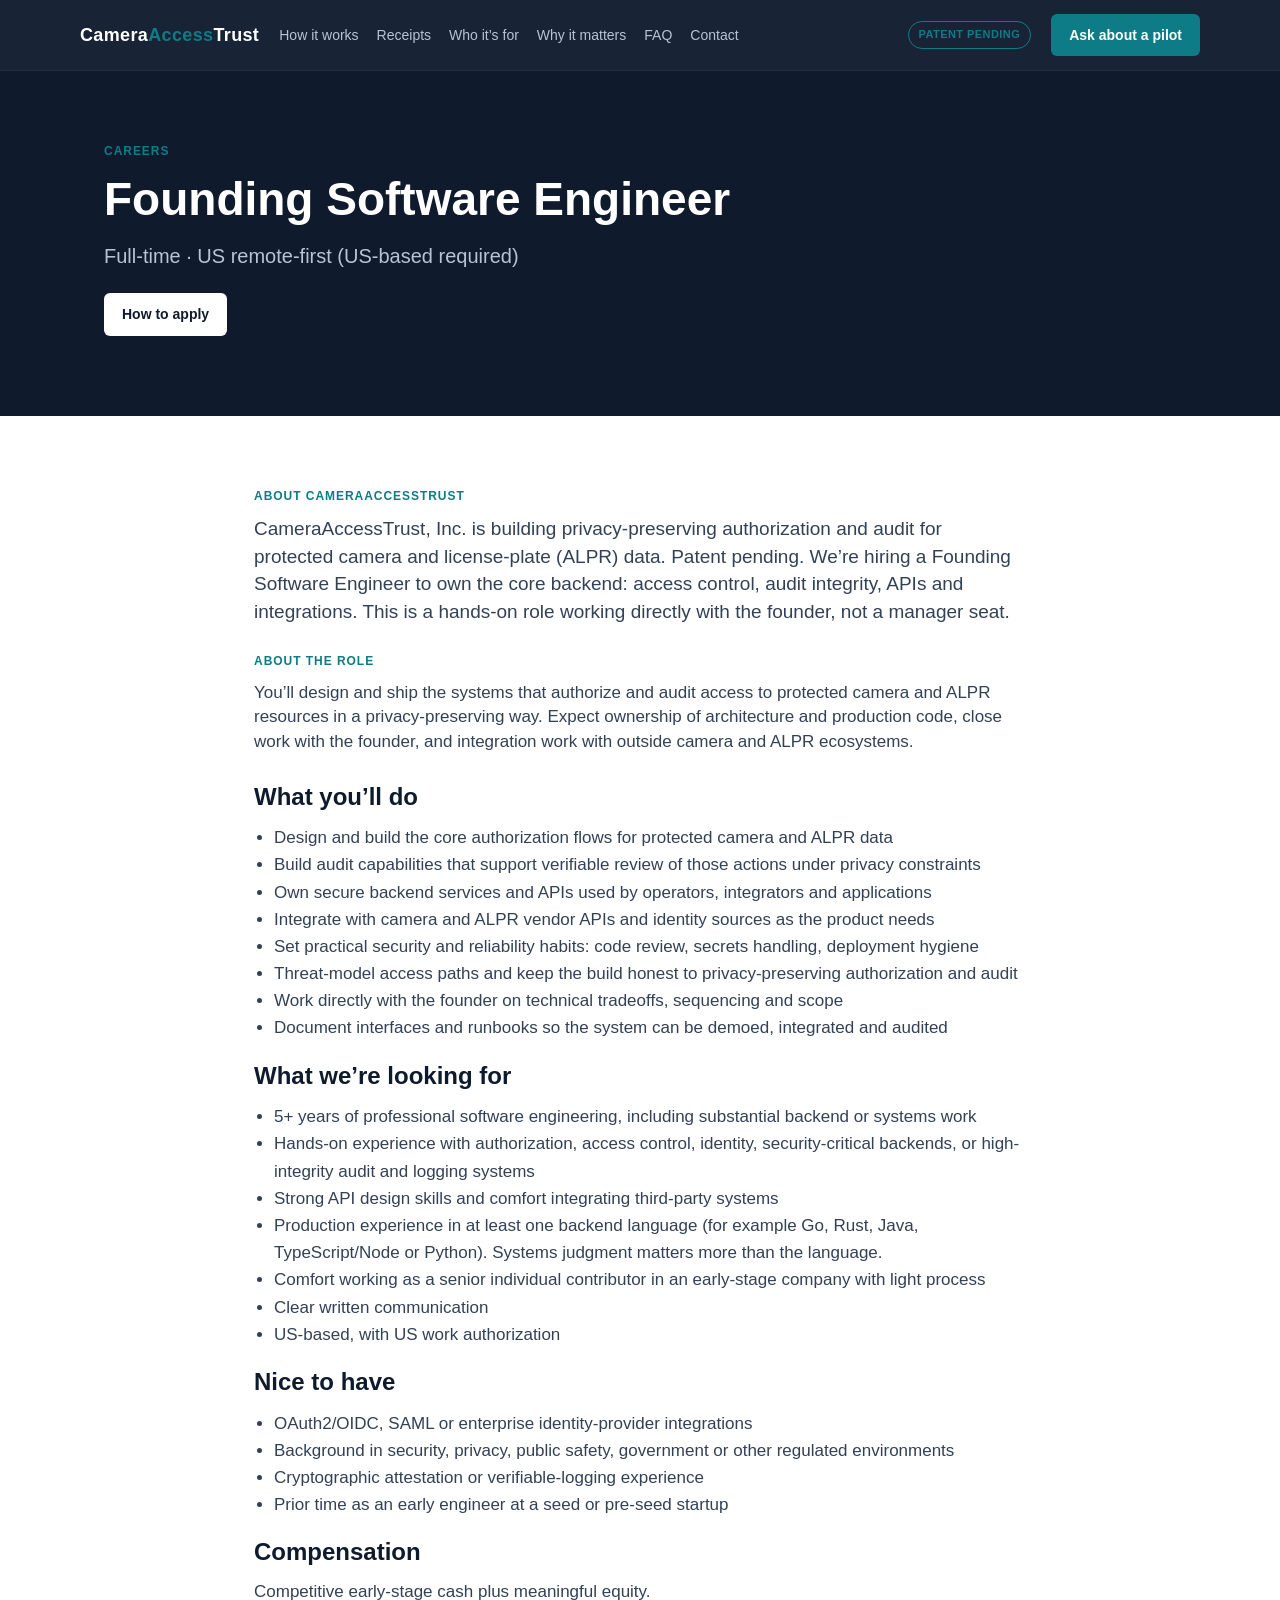
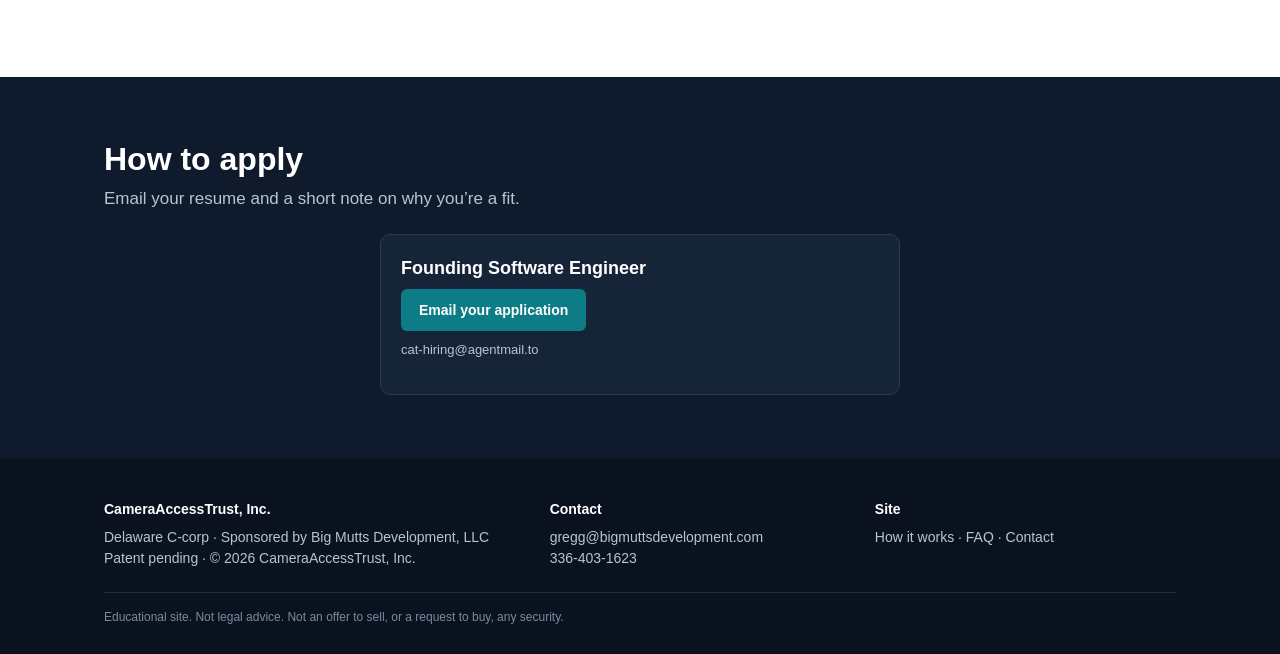
==== careers/index.html @ 58701d2b "Add unlinked, noindex careers page (Founding Software Engineer)" ====
<!doctype html>
<html lang="en">
<head>
<meta charset="utf-8">
<meta name="viewport" content="width=device-width, initial-scale=1">
<meta name="robots" content="noindex, nofollow">
<title>Founding Software Engineer — CameraAccessTrust Careers</title>
<meta name="description" content="CameraAccessTrust is hiring a Founding Software Engineer (US remote-first) to build privacy-preserving authorization and audit for camera and license-plate data.">
<style>
  :root {
    --navy: #0F1B2D;
    --ink: #1E293B;
    --body: #334155;
    --muted: #64748B;
    --rule: #CBD5E1;
    --light: #F1F5F9;
    --white: #FFFFFF;
    --accent: #0E7C86;
    --tint: #E3F2F3;
    --onnavy: #B8C4D4;
  }
  * { box-sizing: border-box; margin: 0; padding: 0; }
  html { scroll-behavior: smooth; }
  body {
    font-family: Arial, Helvetica, sans-serif;
    color: var(--body);
    background: var(--white);
    line-height: 1.45;
    font-size: 17px;
  }
  a { color: var(--accent); text-decoration: none; }
  a:hover { text-decoration: underline; }
  .wrap { max-width: 1120px; margin: 0 auto; padding: 0 24px; }
  .wire-banner {
    background: #FEF3C7; color: #92400E; font-size: 13px; text-align: center;
    padding: 8px 16px; border-bottom: 1px solid #F59E0B;
  }

  /* Nav */
  .nav {
    position: sticky; top: 0; z-index: 20;
    background: rgba(15,27,45,0.96); color: var(--white);
    border-bottom: 1px solid #1f2d44;
  }
  .nav-inner { display: flex; align-items: center; gap: 20px; padding: 14px 0; flex-wrap: wrap; }
  .logo { font-weight: 700; font-size: 18px; color: var(--white); letter-spacing: 0.02em; }
  .logo span { color: var(--accent); }
  .nav-links { display: flex; gap: 18px; flex: 1; flex-wrap: wrap; font-size: 14px; }
  .nav-links a { color: var(--onnavy); }
  .nav-links a:hover { color: var(--white); text-decoration: none; }
  .pill {
    font-size: 11px; font-weight: 700; letter-spacing: 0.04em; text-transform: uppercase;
    border: 1px solid var(--accent); color: var(--accent); padding: 5px 10px; border-radius: 999px;
  }
  .btn {
    display: inline-block; background: var(--accent); color: var(--white) !important;
    font-weight: 700; font-size: 14px; padding: 11px 18px; border-radius: 6px;
    text-decoration: none !important; border: none; cursor: pointer;
  }
  .btn:hover { filter: brightness(1.08); }
  .btn-ghost {
    background: transparent; color: var(--accent) !important;
    border: 1.5px solid var(--accent);
  }
  .btn-light { background: var(--white); color: var(--navy) !important; }
  .btn-row { display: flex; flex-wrap: wrap; gap: 12px; margin-top: 22px; }

  /* Hero */
  .hero {
    background: var(--navy); color: var(--white);
    padding: 72px 0 80px;
  }
  .hero-grid { display: grid; grid-template-columns: 1.15fr 0.85fr; gap: 48px; align-items: center; }
  .kicker {
    color: var(--accent); font-size: 12px; font-weight: 700; letter-spacing: 0.08em;
    text-transform: uppercase; margin-bottom: 14px;
  }
  .hero h1 {
    font-size: 46px; line-height: 1.08; font-weight: 700; color: var(--white);
    margin-bottom: 18px;
  }
  .hero h1 em { color: var(--accent); font-style: normal; }
  .hero .lead { font-size: 20px; color: var(--onnavy); max-width: 34em; margin-bottom: 10px; }
  .hero .support { font-size: 16px; color: var(--muted); max-width: 34em; }
  .options {
    margin-top: 28px; padding: 14px 16px; background: #162438; border: 1px dashed #334155;
    border-radius: 8px; font-size: 13px; color: var(--onnavy);
  }
  .options strong { color: var(--white); }

  /* Sign-in sheet card */
  .sheet {
    background: var(--white); color: var(--navy); border-radius: 10px;
    border: 2px solid #1f2d44; overflow: hidden; box-shadow: 0 20px 50px rgba(0,0,0,0.35);
  }
  .sheet-head {
    background: var(--navy); color: var(--white); padding: 14px 18px;
    font-weight: 700; font-size: 14px; letter-spacing: 0.04em;
  }
  .sheet-body { padding: 18px; }
  .sheet-cols { display: grid; grid-template-columns: 1fr 1fr 1fr; gap: 8px; font-weight: 700; font-size: 14px; margin-bottom: 10px; }
  .sheet-row { display: grid; grid-template-columns: 1fr 1fr 1fr; gap: 8px; margin-bottom: 10px; }
  .sheet-row span { height: 12px; background: var(--light); border-radius: 4px; display: block; }
  .seal {
    margin: 18px auto 6px; width: 88px; height: 88px; border-radius: 50%;
    background: var(--accent); color: var(--white); display: flex; align-items: center;
    justify-content: center; font-weight: 700; font-size: 13px; letter-spacing: 0.06em;
  }

  section { padding: 72px 0; }
  section.alt { background: var(--light); }
  section h2 {
    font-size: 34px; color: var(--navy); line-height: 1.15; margin-bottom: 14px;
  }
  .section-lead { font-size: 19px; color: var(--body); max-width: 40em; margin-bottom: 28px; }
  .eyebrow {
    color: var(--accent); font-size: 12px; font-weight: 700; letter-spacing: 0.08em;
    text-transform: uppercase; margin-bottom: 10px;
  }

  /* Problem */
  .problem-grid { display: grid; grid-template-columns: 1fr 1.2fr; gap: 36px; align-items: start; }
  .log-card {
    background: var(--navy); color: var(--white); border-radius: 10px; padding: 24px;
    min-height: 220px; position: relative;
  }
  .log-card h3 { font-size: 18px; margin-bottom: 14px; }
  .log-lines span { display: block; height: 10px; background: #2B3A52; border-radius: 3px; margin-bottom: 10px; }
  .lock {
    position: absolute; right: 20px; bottom: 18px; width: 36px; height: 28px;
    border-radius: 6px; background: var(--accent);
  }
  .lock:before {
    content: ""; position: absolute; left: 8px; top: -14px; width: 16px; height: 16px;
    border: 3px solid var(--accent); border-bottom: none; border-radius: 10px 10px 0 0; background: transparent;
  }
  .lock:after {
    content: ""; position: absolute; left: 15px; top: 8px; width: 6px; height: 6px;
    border-radius: 50%; background: var(--navy);
  }
  .askers { display: flex; gap: 12px; flex-wrap: wrap; margin: 18px 0; }
  .asker {
    flex: 1; min-width: 120px; background: var(--white); border: 1px solid var(--rule);
    border-radius: 8px; padding: 16px; text-align: center; color: var(--navy); font-weight: 700;
  }
  .bubble {
    display: inline-block; background: var(--tint); color: var(--navy); padding: 10px 14px;
    border-radius: 8px; font-style: italic; margin-right: 8px; margin-bottom: 8px;
  }
  .bubble.reply { background: var(--accent); color: var(--white); font-style: italic; font-weight: 700; }
  .callout {
    margin-top: 20px; padding: 14px 16px; border-left: 4px solid var(--accent);
    background: var(--tint); font-size: 15px; color: var(--body);
  }
  .src { font-size: 12px; color: var(--muted); margin-top: 8px; }

  /* Steps */
  .steps { display: grid; grid-template-columns: repeat(4, 1fr); gap: 16px; }
  .step {
    background: var(--white); border: 1px solid var(--rule); border-radius: 10px;
    padding: 22px 18px; min-height: 260px; display: flex; flex-direction: column;
  }
  .step-num {
    width: 36px; height: 36px; border-radius: 50%; background: var(--tint); color: var(--accent);
    font-weight: 700; display: flex; align-items: center; justify-content: center; margin-bottom: 14px;
  }
  .step h3 { color: var(--navy); font-size: 20px; margin-bottom: 8px; }
  .step p { font-size: 15px; color: var(--body); }
  .step .mech {
    margin-top: auto; padding-top: 12px; border-top: 1px dashed var(--rule);
    font-size: 13px; color: var(--muted);
  }
  .close-line {
    margin-top: 28px; text-align: center; font-size: 20px; font-weight: 700; color: var(--accent);
  }

  /* Receipt */
  .receipt-grid { display: grid; grid-template-columns: 0.9fr 1.1fr; gap: 36px; align-items: start; }
  .receipt {
    background: var(--white); border: 2px solid var(--navy); border-radius: 8px;
    padding: 0 0 18px; position: relative; overflow: hidden;
  }
  .receipt:before { content: ""; display: block; height: 8px; background: var(--accent); }
  .receipt h3 {
    color: var(--accent); font-size: 13px; letter-spacing: 0.08em; padding: 16px 20px 8px;
  }
  .receipt dl { padding: 0 20px; }
  .receipt dt { font-size: 12px; color: var(--muted); margin-top: 12px; }
  .receipt dd { font-size: 18px; color: var(--navy); font-weight: 700; }
  .tbd {
    display: inline-block; background: #FEF3C7; color: #92400E; border: 1px dashed #F59E0B;
    font-size: 13px; font-weight: 700; padding: 2px 8px; border-radius: 4px;
  }
  .coming {
    display: inline-block; margin-top: 12px; background: var(--light); color: var(--muted);
    border: 1px dashed var(--muted); font-size: 12px; font-weight: 700; padding: 6px 10px; border-radius: 999px;
  }
  .privacy-strip {
    display: grid; grid-template-columns: repeat(3, 1fr); gap: 12px; margin-top: 28px;
  }
  .privacy-strip div {
    background: var(--white); border: 1px solid var(--rule); border-radius: 8px; padding: 16px;
  }
  .privacy-strip strong { display: block; color: var(--navy); margin-bottom: 6px; }

  /* Audiences */
  .aud { display: grid; grid-template-columns: repeat(3, 1fr); gap: 16px; }
  .aud article {
    background: var(--white); border-top: 4px solid var(--accent); border-radius: 0 0 10px 10px;
    padding: 24px; box-shadow: 0 1px 0 var(--rule);
  }
  .aud h3 { color: var(--navy); font-size: 22px; margin-bottom: 10px; }
  .aud p { font-size: 15px; }

  /* Why now */
  .why { display: grid; grid-template-columns: repeat(3, 1fr); gap: 16px; }
  .why article {
    background: var(--white); border-radius: 10px; padding: 22px; border: 1px solid var(--rule);
  }
  .badge {
    display: inline-block; background: var(--navy); color: var(--white); font-weight: 700;
    padding: 8px 12px; border-radius: 8px; margin-bottom: 14px; font-size: 14px;
  }
  .why h3 { color: var(--navy); font-size: 18px; margin-bottom: 8px; }
  .why p { font-size: 15px; }
  .disclaimer {
    margin-top: 20px; font-size: 13px; color: var(--muted); font-style: italic;
  }

  /* FAQ */
  .faq details {
    background: var(--white); border: 1px solid var(--rule); border-radius: 8px;
    padding: 16px 18px; margin-bottom: 10px;
  }
  .faq summary {
    font-weight: 700; color: var(--navy); cursor: pointer; list-style: none;
  }
  .faq summary::-webkit-details-marker { display: none; }
  .faq details[open] summary { margin-bottom: 10px; color: var(--accent); }
  .faq p { font-size: 15px; color: var(--body); }

  /* CTA */
  .cta {
    background: var(--navy); color: var(--white); padding: 64px 0;
  }
  .cta h2 { color: var(--white); font-size: 32px; margin-bottom: 10px; }
  .cta p { color: var(--onnavy); max-width: 36em; margin-bottom: 22px; }
  .cta-cards { display: grid; grid-template-columns: repeat(3, 1fr); gap: 14px; }
  .cta-card {
    background: #162438; border: 1px solid #2B3A52; border-radius: 10px; padding: 20px;
  }
  .cta-card h3 { color: var(--white); font-size: 18px; margin-bottom: 8px; }
  .cta-card p { color: var(--onnavy); font-size: 14px; margin-bottom: 14px; }
  .flag {
    display: inline-block; margin-top: 8px; font-size: 11px; font-weight: 700;
    letter-spacing: 0.04em; text-transform: uppercase; color: #FBBF24;
  }

  /* Future */
  .future { display: grid; grid-template-columns: repeat(3, 1fr); gap: 12px; }
  .future div {
    border: 1.5px dashed var(--muted); border-radius: 10px; padding: 18px; background: var(--white);
    color: var(--muted);
  }
  .future strong { display: block; color: var(--navy); margin-bottom: 6px; }

  /* Footer */
  footer {
    background: #0A1220; color: var(--onnavy); padding: 40px 0 28px; font-size: 14px;
  }
  .foot-grid { display: grid; grid-template-columns: 1.4fr 1fr 1fr; gap: 24px; margin-bottom: 24px; }
  footer strong { color: var(--white); display: block; margin-bottom: 8px; }
  footer a { color: var(--onnavy); }
  .fine { font-size: 12px; color: #7B8A9E; border-top: 1px solid #1f2d44; padding-top: 16px; }

  @media (max-width: 900px) {
    .hero-grid, .problem-grid, .receipt-grid, .foot-grid { grid-template-columns: 1fr; }
    .steps, .aud, .why, .cta-cards, .privacy-strip, .future { grid-template-columns: 1fr; }
    .hero h1 { font-size: 34px; }
    section { padding: 48px 0; }
    .nav-links { display: none; }
    .nav-inner { gap: 10px; }
    .pill { order: 3; }
    .btn { width: 100%; text-align: center; }
    .btn-row .btn, .btn-row .btn-ghost { width: auto; }
  }
</style>
</head>
<body>
<header class="nav">
  <div class="wrap nav-inner">
    <a class="logo" href="/#top">Camera<span>Access</span>Trust</a>
    <nav class="nav-links" aria-label="Primary">
      <a href="/#how">How it works</a>
      <a href="/#receipt">Receipts</a>
      <a href="/#who">Who it’s for</a>
      <a href="/#why">Why it matters</a>
      <a href="/#faq">FAQ</a>
      <a href="/#contact">Contact</a>
    </nav>
    <span class="pill">Patent pending</span>
    <a class="btn" href="/#contact">Ask about a pilot</a>
  </div>
</header>

<main id="top">
  <section class="hero">
    <div class="wrap">
      <div class="kicker">Careers</div>
      <h1>Founding Software Engineer</h1>
      <p class="lead">Full-time · US remote-first (US-based required)</p>
      <div class="btn-row"><a class="btn btn-light" href="#apply">How to apply</a></div>
    </div>
  </section>

  <section>
    <div class="wrap" style="max-width:820px">
      <div class="eyebrow">About CameraAccessTrust</div>
      <p class="section-lead">CameraAccessTrust, Inc. is building privacy-preserving authorization and audit for protected camera and license-plate (ALPR) data. Patent pending. We’re hiring a Founding Software Engineer to own the core backend: access control, audit integrity, APIs and integrations. This is a hands-on role working directly with the founder, not a manager seat.</p>

      <div class="eyebrow">About the role</div>
      <p>You’ll design and ship the systems that authorize and audit access to protected camera and ALPR resources in a privacy-preserving way. Expect ownership of architecture and production code, close work with the founder, and integration work with outside camera and ALPR ecosystems.</p>

      <h2 style="font-size:24px;margin-top:28px">What you’ll do</h2>
      <ul style="margin:0 0 20px 20px;line-height:1.6">
        <li>Design and build the core authorization flows for protected camera and ALPR data</li>
        <li>Build audit capabilities that support verifiable review of those actions under privacy constraints</li>
        <li>Own secure backend services and APIs used by operators, integrators and applications</li>
        <li>Integrate with camera and ALPR vendor APIs and identity sources as the product needs</li>
        <li>Set practical security and reliability habits: code review, secrets handling, deployment hygiene</li>
        <li>Threat-model access paths and keep the build honest to privacy-preserving authorization and audit</li>
        <li>Work directly with the founder on technical tradeoffs, sequencing and scope</li>
        <li>Document interfaces and runbooks so the system can be demoed, integrated and audited</li>
      </ul>

      <h2 style="font-size:24px">What we’re looking for</h2>
      <ul style="margin:0 0 20px 20px;line-height:1.6">
        <li>5+ years of professional software engineering, including substantial backend or systems work</li>
        <li>Hands-on experience with authorization, access control, identity, security-critical backends, or high-integrity audit and logging systems</li>
        <li>Strong API design skills and comfort integrating third-party systems</li>
        <li>Production experience in at least one backend language (for example Go, Rust, Java, TypeScript/Node or Python). Systems judgment matters more than the language.</li>
        <li>Comfort working as a senior individual contributor in an early-stage company with light process</li>
        <li>Clear written communication</li>
        <li>US-based, with US work authorization</li>
      </ul>

      <h2 style="font-size:24px">Nice to have</h2>
      <ul style="margin:0 0 20px 20px;line-height:1.6">
        <li>OAuth2/OIDC, SAML or enterprise identity-provider integrations</li>
        <li>Background in security, privacy, public safety, government or other regulated environments</li>
        <li>Cryptographic attestation or verifiable-logging experience</li>
        <li>Prior time as an early engineer at a seed or pre-seed startup</li>
      </ul>

      <h2 style="font-size:24px">Compensation</h2>
      <p>Competitive early-stage cash plus meaningful equity.</p>
    </div>
  </section>

  <section class="cta" id="apply">
    <div class="wrap">
      <h2>How to apply</h2>
      <p>Email your resume and a short note on why you’re a fit.</p>
      <div class="cta-cards" style="grid-template-columns:1fr;max-width:520px;margin:0 auto">
        <div class="cta-card">
          <h3>Founding Software Engineer</h3>
          <a class="btn" href="mailto:cat-hiring@agentmail.to?subject=Founding%20Software%20Engineer">Email your application</a>
          <p style="margin-top:10px;font-size:13px">cat-hiring@agentmail.to</p>
        </div>
      </div>
    </div>
  </section>
</main>

<footer>
  <div class="wrap">
    <div class="foot-grid">
      <div>
        <strong>CameraAccessTrust, Inc.</strong>
        Delaware C-corp · Sponsored by Big Mutts Development, LLC<br>
        Patent pending · © 2026 CameraAccessTrust, Inc.
      </div>
      <div>
        <strong>Contact</strong>
        <a href="mailto:gregg@bigmuttsdevelopment.com">gregg@bigmuttsdevelopment.com</a><br>
        <a href="tel:+13364031623">336-403-1623</a>
      </div>
      <div>
        <strong>Site</strong>
        <a href="/#how">How it works</a> ·
        <a href="/#faq">FAQ</a> ·
        <a href="/#contact">Contact</a>
      </div>
    </div>
    <p class="fine">Educational site. Not legal advice. Not an offer to sell, or a request to buy, any security.</p>
  </div>
</footer>
</body>
</html>
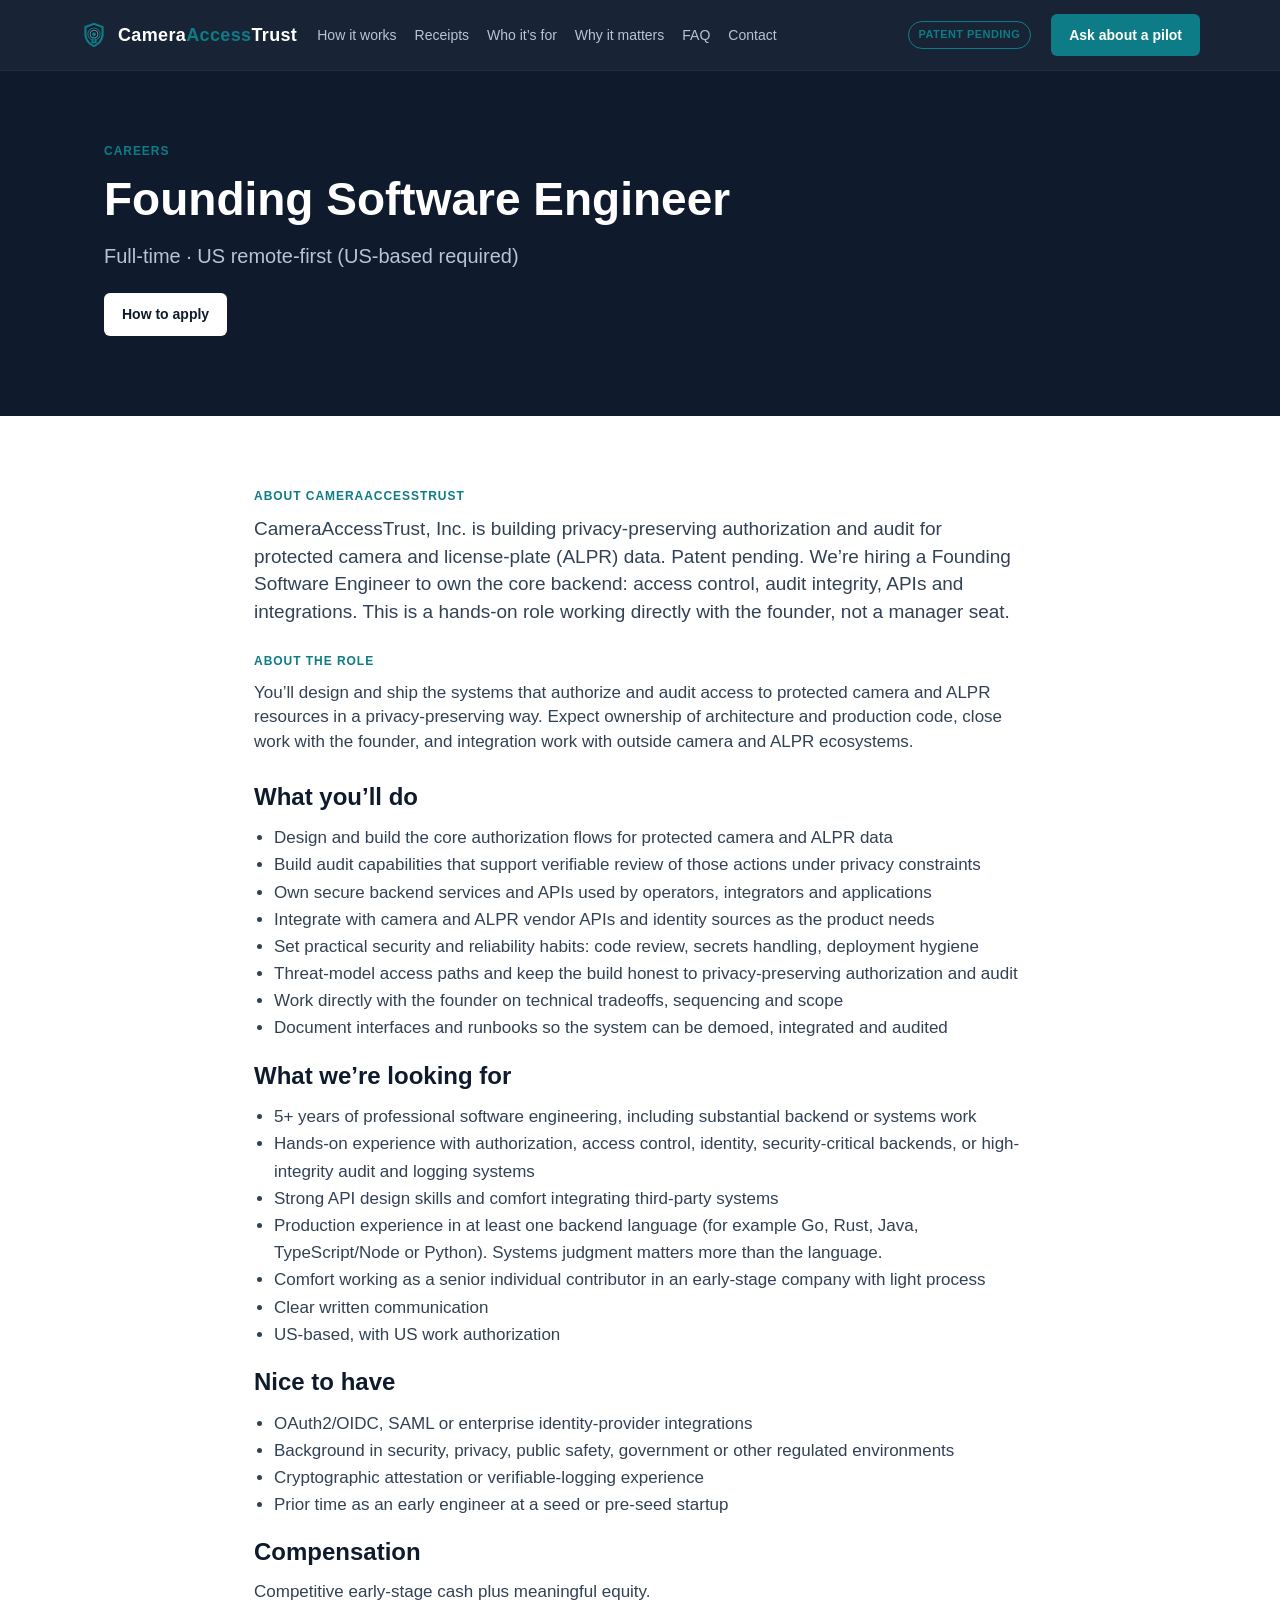
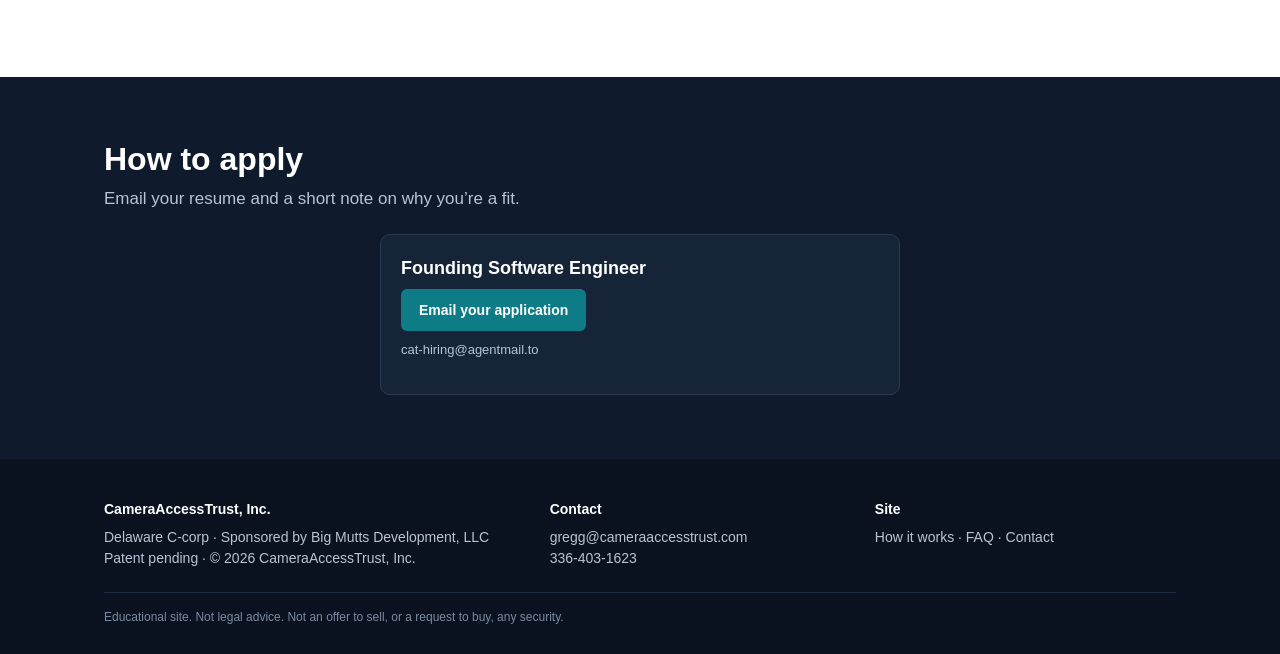
==== commit b8966fd2: "Add logo, favicon, hero art, how-it-works diagram, styled receipt; contact email to gregg@cameraacce" ====
--- a/careers/index.html
+++ b/careers/index.html
@@ -3,6 +3,9 @@
 <head>
 <meta charset="utf-8">
 <meta name="viewport" content="width=device-width, initial-scale=1">
+<link rel="icon" href="../assets/favicon.svg" type="image/svg+xml">
+<link rel="icon" href="../assets/favicon.png" type="image/png" sizes="32x32">
+<link rel="apple-touch-icon" href="../assets/apple-touch-icon.png" sizes="180x180">
 <meta name="robots" content="noindex, nofollow">
 <title>Founding Software Engineer — CameraAccessTrust Careers</title>
 <meta name="description" content="CameraAccessTrust is hiring a Founding Software Engineer (US remote-first) to build privacy-preserving authorization and audit for camera and license-plate data.">
@@ -44,7 +47,7 @@
   }
   .nav-inner { display: flex; align-items: center; gap: 20px; padding: 14px 0; flex-wrap: wrap; }
   .logo { font-weight: 700; font-size: 18px; color: var(--white); letter-spacing: 0.02em; }
-  .logo span { color: var(--accent); }
+  .logo .logo-text { color: var(--white); } .logo .logo-text span { color: var(--accent); }
   .nav-links { display: flex; gap: 18px; flex: 1; flex-wrap: wrap; font-size: 14px; }
   .nav-links a { color: var(--onnavy); }
   .nav-links a:hover { color: var(--white); text-decoration: none; }
@@ -272,6 +275,10 @@
   footer strong { color: var(--white); display: block; margin-bottom: 8px; }
   footer a { color: var(--onnavy); }
   .fine { font-size: 12px; color: #7B8A9E; border-top: 1px solid #1f2d44; padding-top: 16px; }
+
+
+  .logo { display: inline-flex; align-items: center; gap: 10px; }
+  .logo-mark { width: 28px; height: 28px; flex-shrink: 0; display: block; }
 
   @media (max-width: 900px) {
     .hero-grid, .problem-grid, .receipt-grid, .foot-grid { grid-template-columns: 1fr; }
@@ -289,7 +296,7 @@
 <body>
 <header class="nav">
   <div class="wrap nav-inner">
-    <a class="logo" href="/#top">Camera<span>Access</span>Trust</a>
+    <a class="logo" href="/#top"><img class="logo-mark" src="../assets/logo.svg" width="28" height="28" alt="" aria-hidden="true"><span class="logo-text">Camera<span>Access</span>Trust</span></a>
     <nav class="nav-links" aria-label="Primary">
       <a href="/#how">How it works</a>
       <a href="/#receipt">Receipts</a>
@@ -382,7 +389,7 @@
       </div>
       <div>
         <strong>Contact</strong>
-        <a href="mailto:gregg@bigmuttsdevelopment.com">gregg@bigmuttsdevelopment.com</a><br>
+        <a href="mailto:gregg@cameraaccesstrust.com">gregg@cameraaccesstrust.com</a><br>
         <a href="tel:+13364031623">336-403-1623</a>
       </div>
       <div>
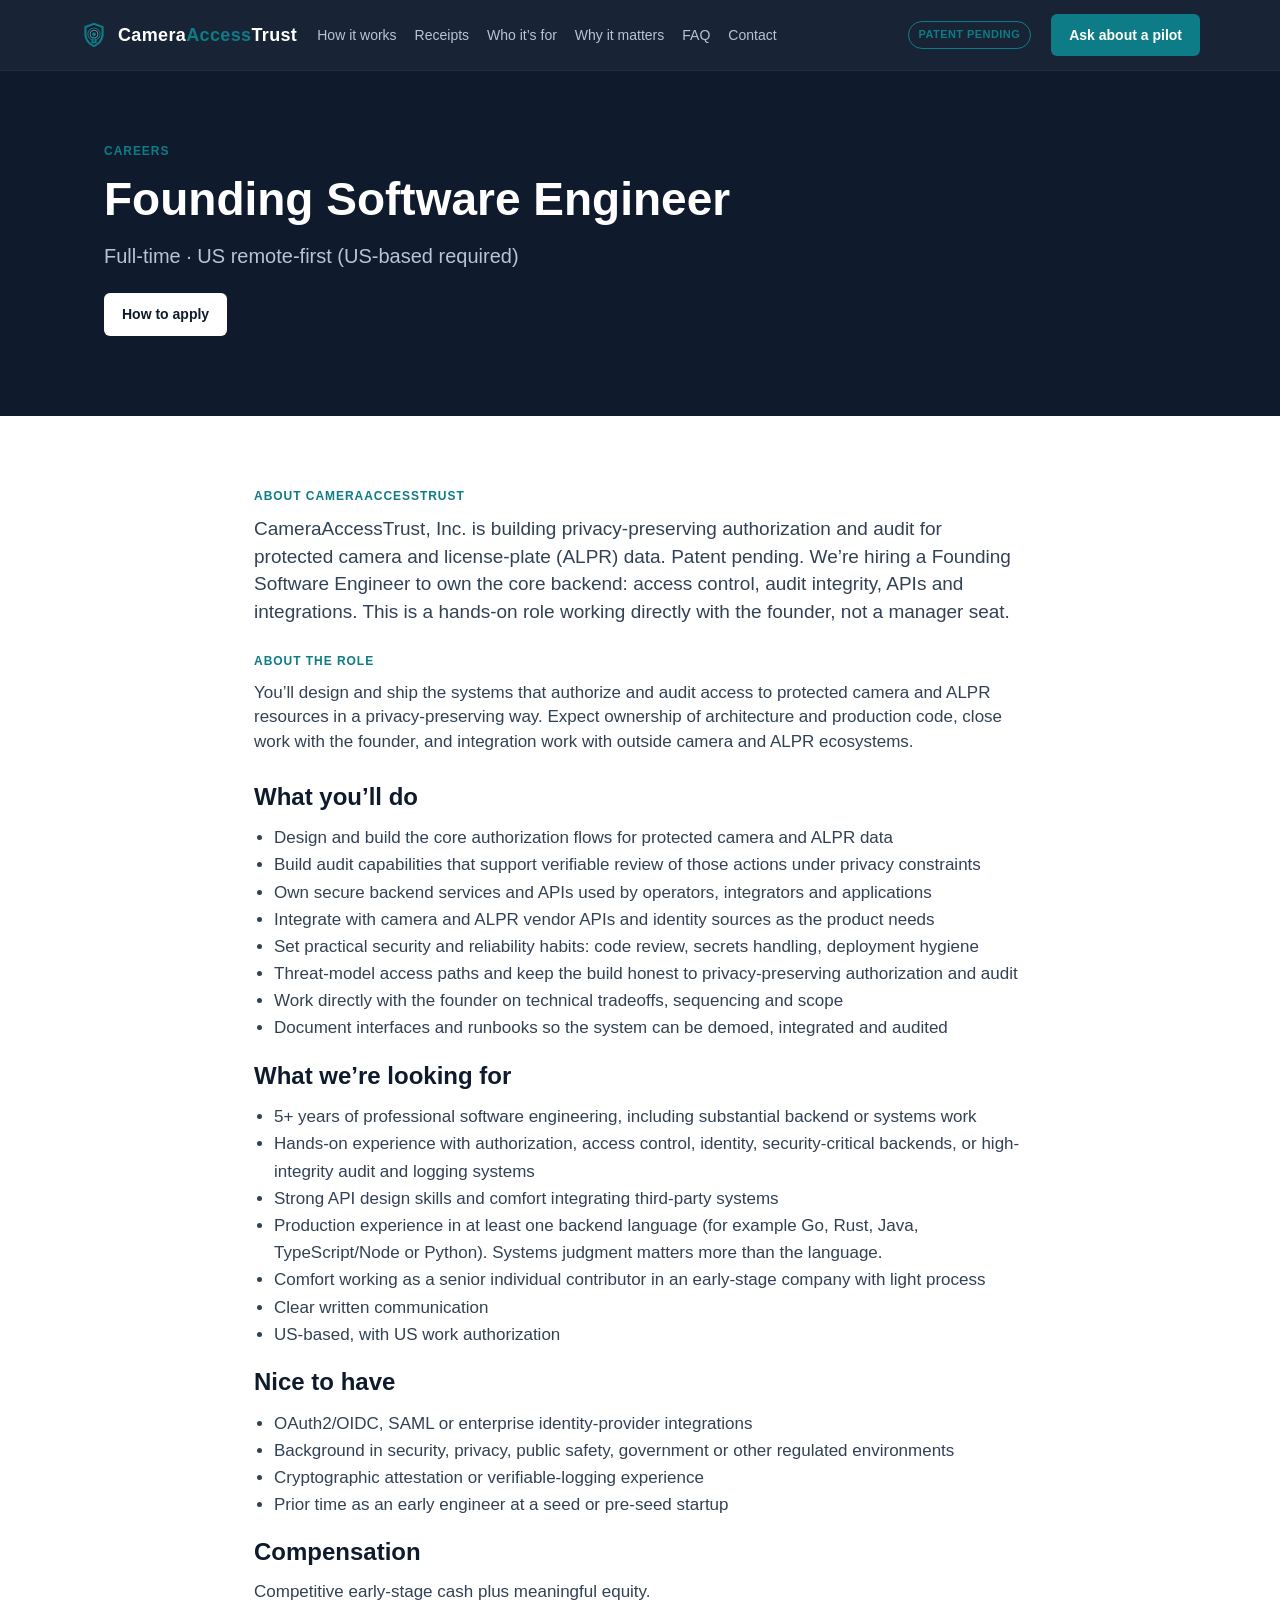
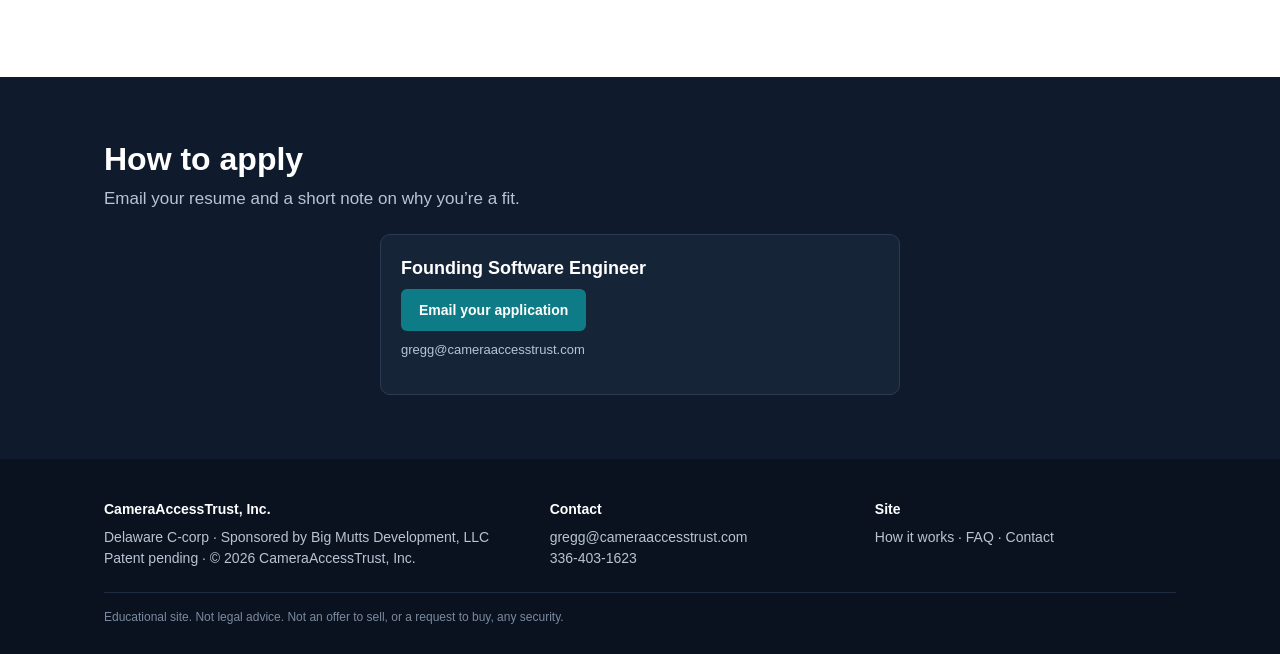
==== commit 7a3c5ec9: "Careers: apply to gregg@cameraaccesstrust.com" ====
--- a/careers/index.html
+++ b/careers/index.html
@@ -371,8 +371,8 @@
       <div class="cta-cards" style="grid-template-columns:1fr;max-width:520px;margin:0 auto">
         <div class="cta-card">
           <h3>Founding Software Engineer</h3>
-          <a class="btn" href="mailto:cat-hiring@agentmail.to?subject=Founding%20Software%20Engineer">Email your application</a>
-          <p style="margin-top:10px;font-size:13px">cat-hiring@agentmail.to</p>
+          <a class="btn" href="mailto:gregg@cameraaccesstrust.com?subject=Founding%20Software%20Engineer">Email your application</a>
+          <p style="margin-top:10px;font-size:13px">gregg@cameraaccesstrust.com</p>
         </div>
       </div>
     </div>
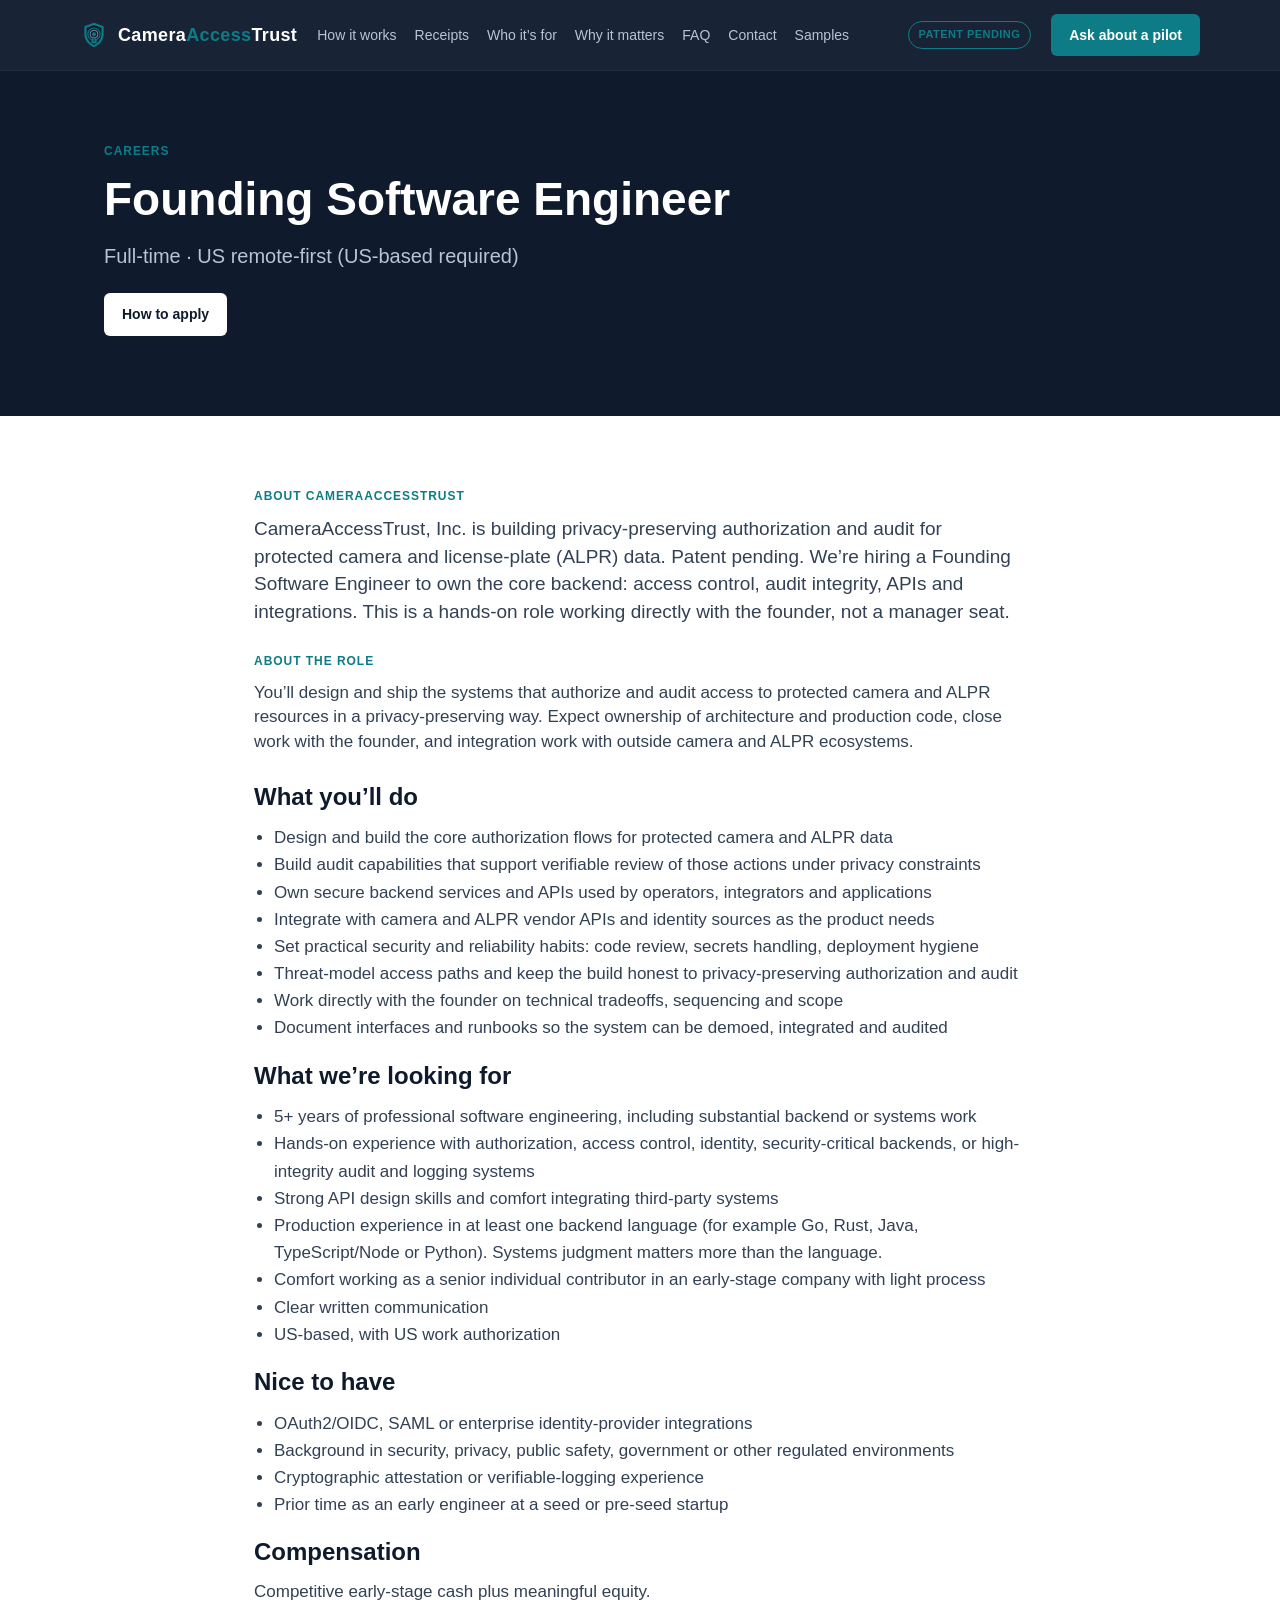
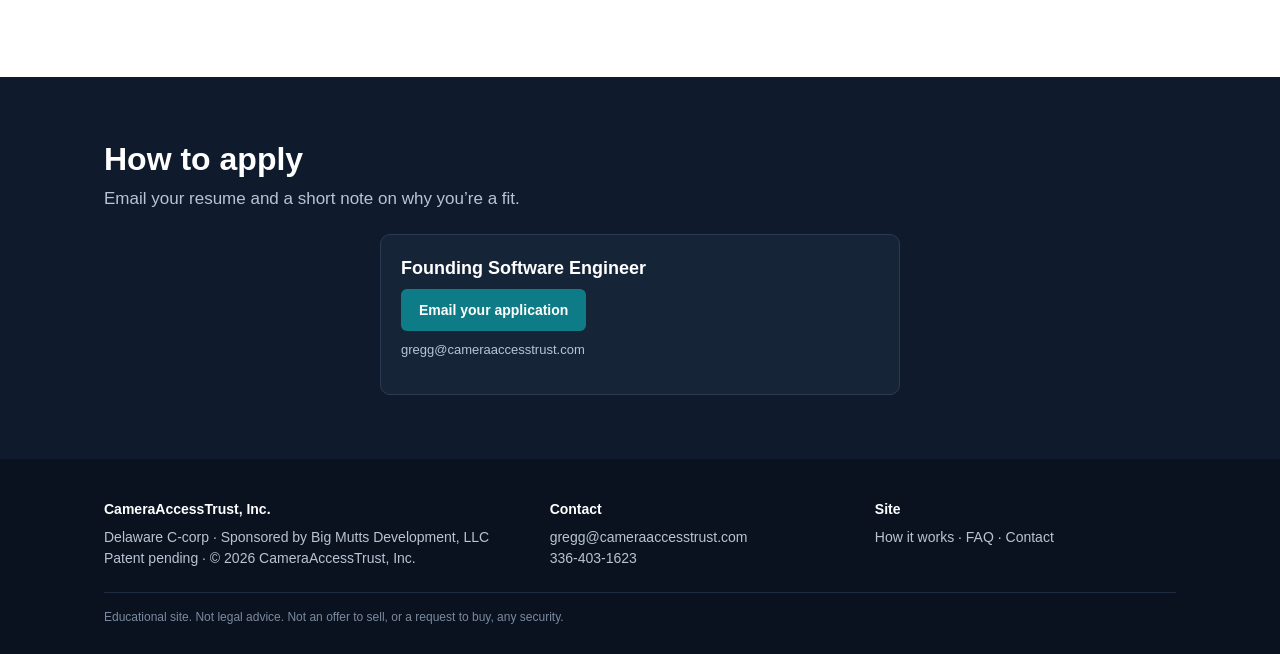
==== commit 3858c03e: "Add Samples to top nav" ====
--- a/careers/index.html
+++ b/careers/index.html
@@ -304,6 +304,7 @@
       <a href="/#why">Why it matters</a>
       <a href="/#faq">FAQ</a>
       <a href="/#contact">Contact</a>
+      <a href="/samples/">Samples</a>
     </nav>
     <span class="pill">Patent pending</span>
     <a class="btn" href="/#contact">Ask about a pilot</a>
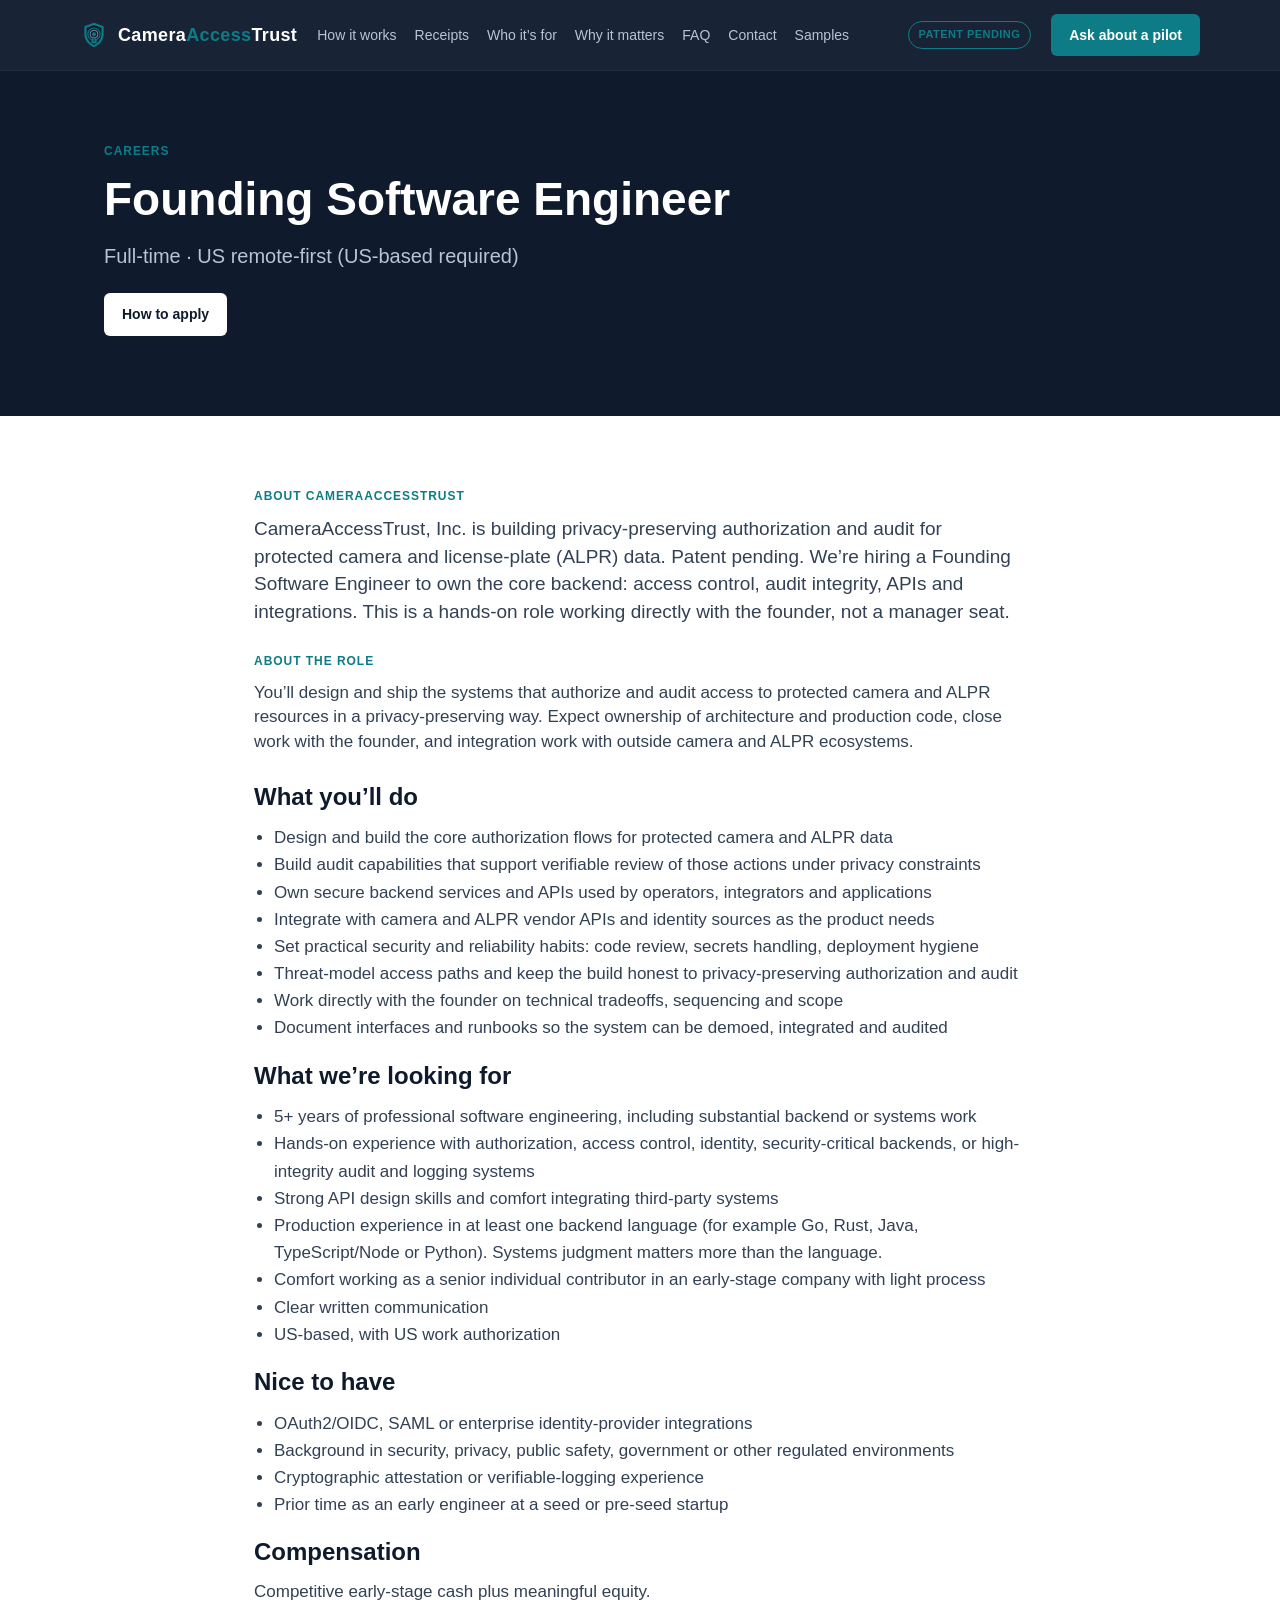
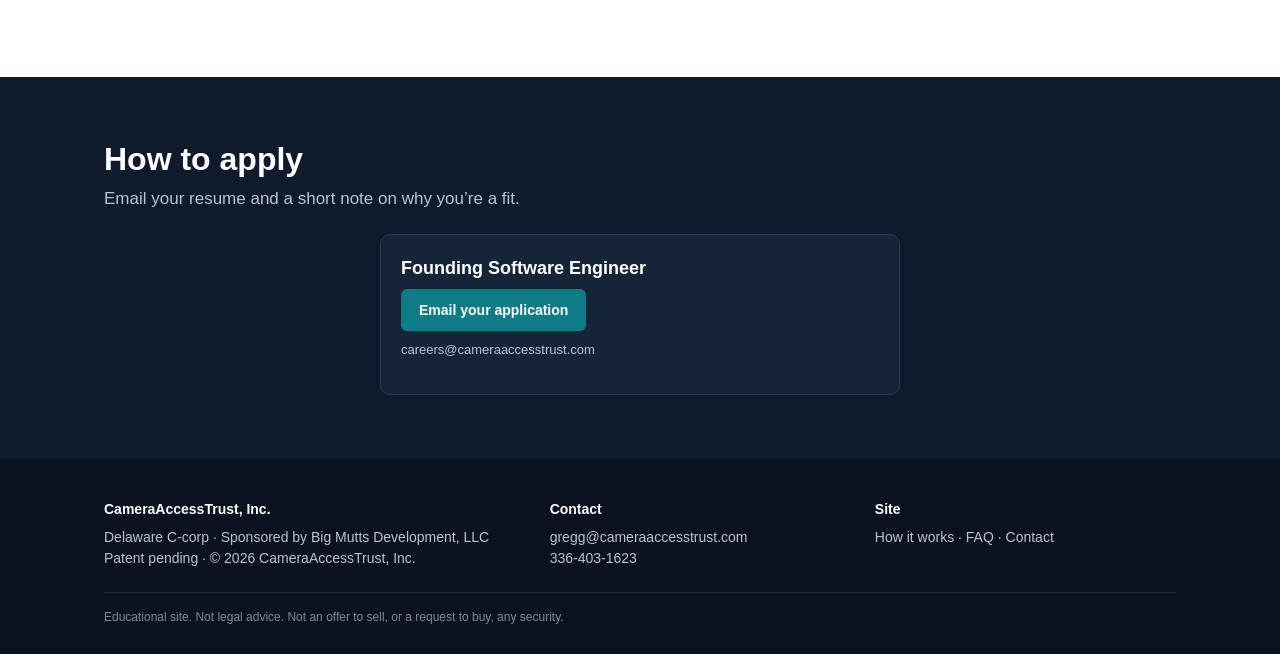
==== commit cc53c7e1: "Careers: apply to careers@cameraaccesstrust.com" ====
--- a/careers/index.html
+++ b/careers/index.html
@@ -372,8 +372,8 @@
       <div class="cta-cards" style="grid-template-columns:1fr;max-width:520px;margin:0 auto">
         <div class="cta-card">
           <h3>Founding Software Engineer</h3>
-          <a class="btn" href="mailto:gregg@cameraaccesstrust.com?subject=Founding%20Software%20Engineer">Email your application</a>
-          <p style="margin-top:10px;font-size:13px">gregg@cameraaccesstrust.com</p>
+          <a class="btn" href="mailto:careers@cameraaccesstrust.com?subject=Founding%20Software%20Engineer">Email your application</a>
+          <p style="margin-top:10px;font-size:13px">careers@cameraaccesstrust.com</p>
         </div>
       </div>
     </div>
